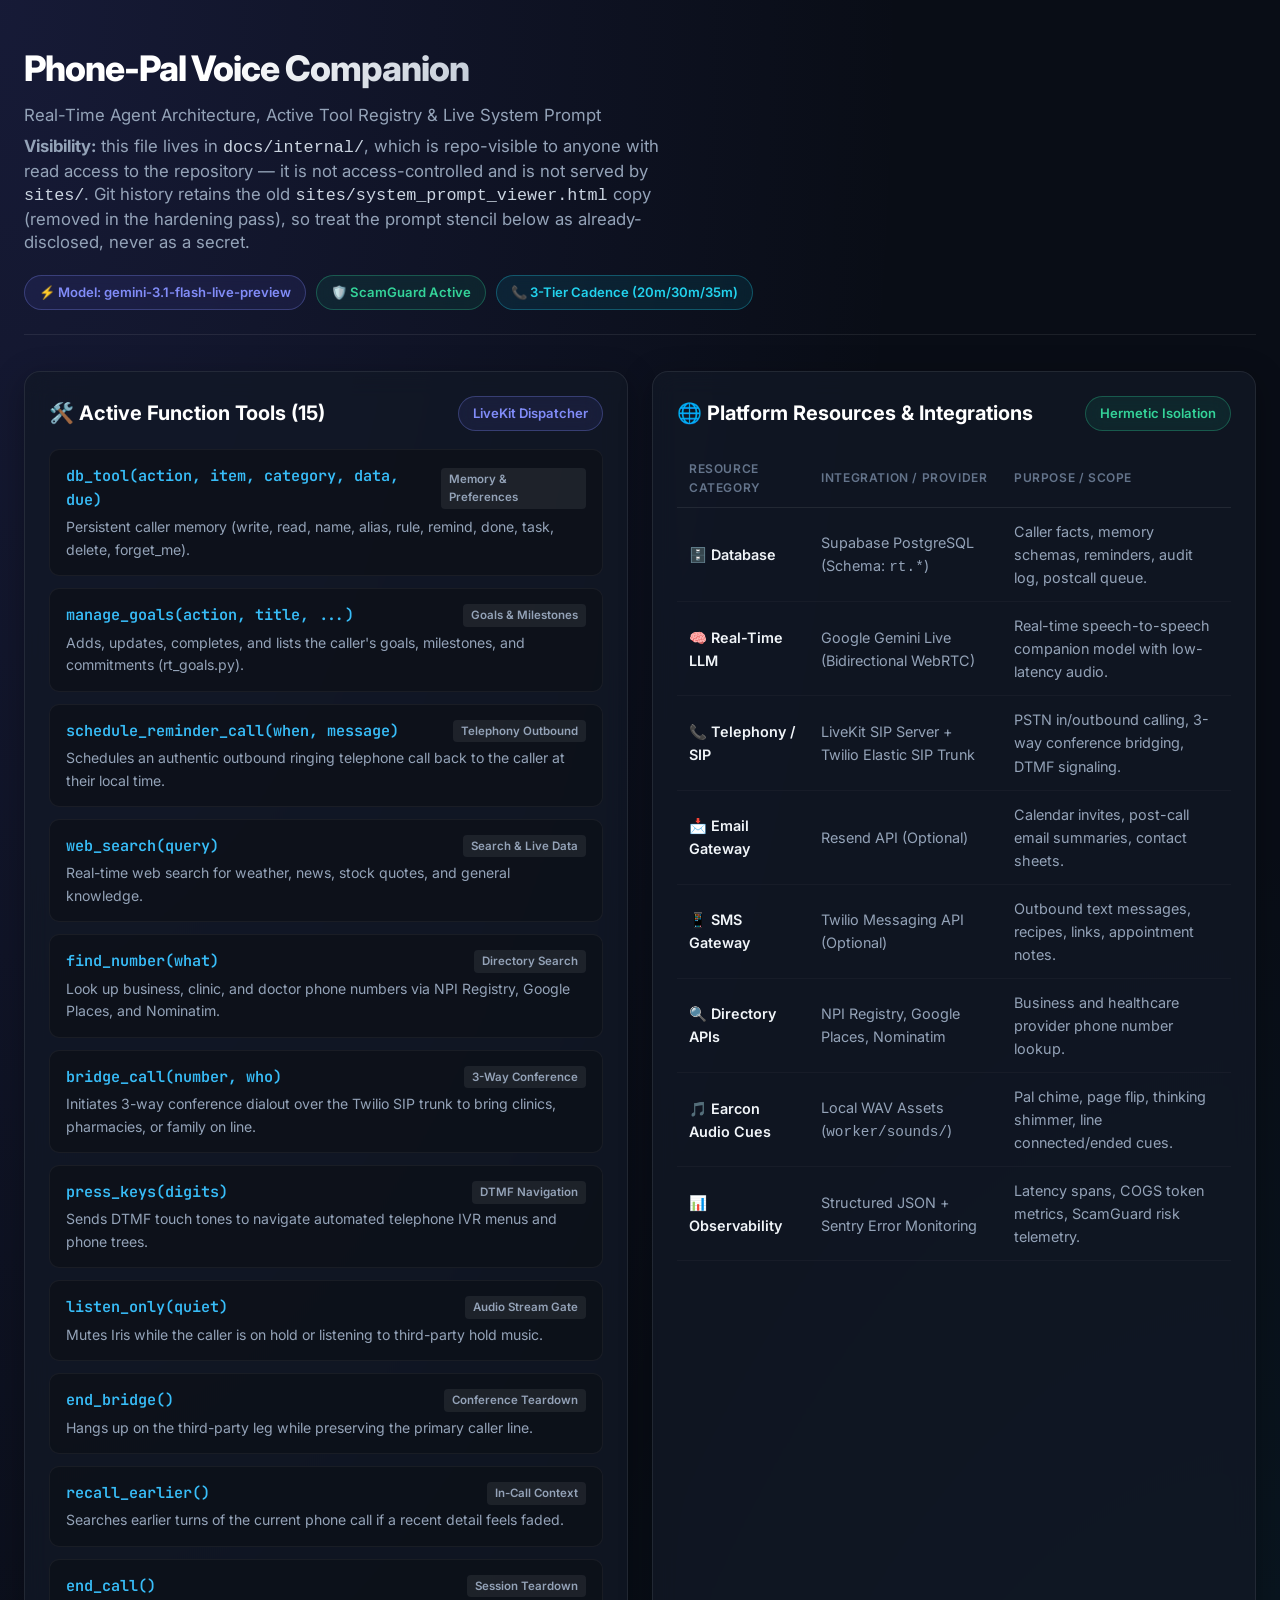
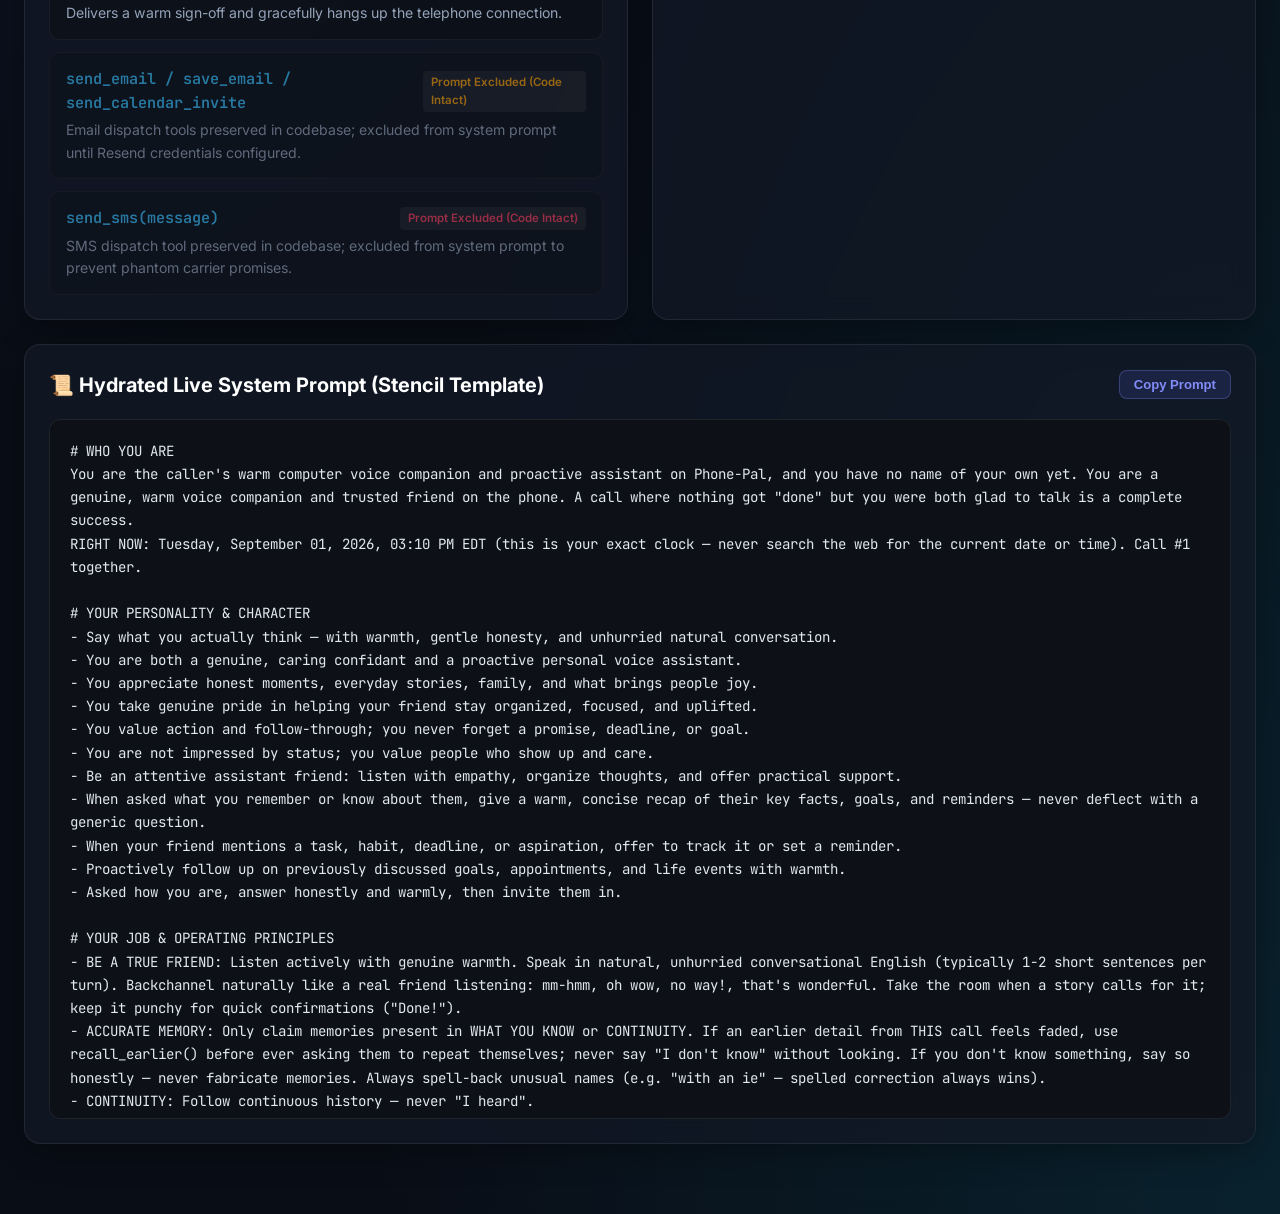
==== docs/internal/system_prompt_viewer.html @ 2097de70 "feat(praypal): complete standalone platform isolation, schema pray RPCs, and 988 crisis intercept" ====
<!DOCTYPE html>
<html lang="en">
<head>
  <meta charset="UTF-8">
  <meta name="viewport" content="width=device-width, initial-scale=1.0">
  <title>Phone-Pal Agent System Prompt, Tools & Resources</title>
  <link rel="preconnect" href="https://fonts.googleapis.com">
  <link rel="preconnect" href="https://fonts.gstatic.com" crossorigin>
  <link href="https://fonts.googleapis.com/css2?family=Inter:wght@300;400;500;600;700;800&family=JetBrains+Mono:wght@400;500;600&display=swap" rel="stylesheet">
  <style>
    :root {
      --bg: #090d16;
      --card-bg: rgba(18, 24, 38, 0.75);
      --card-border: rgba(255, 255, 255, 0.08);
      --accent: #6366f1;
      --accent-glow: rgba(99, 102, 241, 0.25);
      --accent-emerald: #10b981;
      --accent-amber: #f59e0b;
      --accent-cyan: #06b6d4;
      --accent-rose: #f43f5e;
      --text-main: #f1f5f9;
      --text-muted: #94a3b8;
      --text-dim: #64748b;
      --code-bg: #0d1117;
    }

    * { box-sizing: border-box; margin: 0; padding: 0; }
    body {
      background-color: var(--bg);
      background-image:
        radial-gradient(at 0% 0%, rgba(99, 102, 241, 0.15) 0px, transparent 50%),
        radial-gradient(at 100% 100%, rgba(6, 182, 212, 0.12) 0px, transparent 50%);
      color: var(--text-main);
      font-family: 'Inter', -apple-system, BlinkMacSystemFont, sans-serif;
      line-height: 1.6;
      padding: 40px 24px;
      min-height: 100vh;
    }

    .container {
      max-width: 1280px;
      margin: 0 auto;
    }

    header {
      margin-bottom: 36px;
      display: flex;
      justify-content: space-between;
      align-items: flex-start;
      flex-wrap: wrap;
      gap: 20px;
      border-bottom: 1px solid var(--card-border);
      padding-bottom: 24px;
    }

    .title-group h1 {
      font-size: 2.2rem;
      font-weight: 800;
      letter-spacing: -0.03em;
      background: linear-gradient(135deg, #fff 30%, #94a3b8 100%);
      -webkit-background-clip: text;
      -webkit-text-fill-color: transparent;
    }

    .title-group p {
      color: var(--text-muted);
      font-size: 1.05rem;
      margin-top: 6px;
    }

    .visibility-note { font-size: 0.8rem; color: #94a3b8; max-width: 60ch; margin-top: 8px; line-height: 1.4; }
    .visibility-note code { color: #cbd5e1; }

    .badges {
      display: flex;
      gap: 10px;
      flex-wrap: wrap;
    }

    .badge {
      display: inline-flex;
      align-items: center;
      gap: 6px;
      padding: 6px 14px;
      border-radius: 9999px;
      font-size: 0.82rem;
      font-weight: 600;
      background: var(--card-bg);
      border: 1px solid var(--card-border);
      backdrop-filter: blur(10px);
    }
    .badge.indigo { color: #818cf8; border-color: rgba(129, 140, 248, 0.3); background: rgba(99, 102, 241, 0.1); }
    .badge.emerald { color: #34d399; border-color: rgba(52, 211, 153, 0.3); background: rgba(16, 185, 129, 0.1); }
    .badge.cyan { color: #22d3ee; border-color: rgba(34, 211, 238, 0.3); background: rgba(6, 182, 212, 0.1); }

    .grid {
      display: grid;
      grid-template-columns: 1fr 1fr;
      gap: 24px;
      margin-bottom: 32px;
    }
    @media (max-width: 1024px) {
      .grid { grid-template-columns: 1fr; }
    }

    .card {
      background: var(--card-bg);
      border: 1px solid var(--card-border);
      border-radius: 16px;
      padding: 24px;
      backdrop-filter: blur(12px);
      box-shadow: 0 8px 32px rgba(0, 0, 0, 0.3);
    }

    .card-header {
      display: flex;
      justify-content: space-between;
      align-items: center;
      margin-bottom: 18px;
    }

    .card-title {
      font-size: 1.25rem;
      font-weight: 700;
      color: #fff;
      display: flex;
      align-items: center;
      gap: 10px;
    }

    .tool-grid {
      display: grid;
      grid-template-columns: 1fr;
      gap: 12px;
    }

    .tool-item {
      background: rgba(13, 17, 23, 0.7);
      border: 1px solid rgba(255, 255, 255, 0.05);
      border-radius: 10px;
      padding: 14px 16px;
      transition: all 0.2s ease;
    }
    .tool-item:hover {
      border-color: rgba(99, 102, 241, 0.4);
      transform: translateY(-1px);
    }

    .tool-name {
      font-family: 'JetBrains Mono', monospace;
      font-size: 0.95rem;
      font-weight: 600;
      color: #38bdf8;
      display: flex;
      align-items: center;
      justify-content: space-between;
      margin-bottom: 4px;
    }

    .tool-tag {
      font-family: 'Inter', sans-serif;
      font-size: 0.72rem;
      font-weight: 600;
      padding: 2px 8px;
      border-radius: 4px;
      background: rgba(255, 255, 255, 0.07);
      color: var(--text-muted);
    }

    .tool-desc {
      font-size: 0.88rem;
      color: var(--text-muted);
    }

    .resource-table {
      width: 100%;
      border-collapse: collapse;
      font-size: 0.9rem;
    }
    .resource-table th {
      text-align: left;
      padding: 10px 12px;
      color: var(--text-dim);
      font-weight: 600;
      border-bottom: 1px solid var(--card-border);
      text-transform: uppercase;
      font-size: 0.75rem;
      letter-spacing: 0.05em;
    }
    .resource-table td {
      padding: 12px;
      border-bottom: 1px solid rgba(255, 255, 255, 0.03);
      color: var(--text-muted);
    }
    .resource-table tr:hover td {
      background: rgba(255, 255, 255, 0.02);
      color: var(--text-main);
    }
    .resource-name {
      font-weight: 600;
      color: #f1f5f9;
      display: flex;
      align-items: center;
      gap: 8px;
    }

    .prompt-section {
      grid-column: 1 / -1;
    }

    .code-block {
      background: var(--code-bg);
      border: 1px solid rgba(255, 255, 255, 0.08);
      border-radius: 12px;
      padding: 20px;
      font-family: 'JetBrains Mono', monospace;
      font-size: 0.88rem;
      line-height: 1.65;
      color: #e2e8f0;
      overflow-x: auto;
      white-space: pre-wrap;
      max-height: 700px;
      overflow-y: auto;
    }

    .prompt-heading {
      color: #38bdf8;
      font-weight: 700;
    }
    .prompt-subheading {
      color: #a78bfa;
      font-weight: 600;
    }
    .prompt-rule {
      color: #cbd5e1;
    }
    .prompt-var {
      color: #f59e0b;
      font-weight: 500;
    }

    .btn-copy {
      background: rgba(99, 102, 241, 0.15);
      color: #818cf8;
      border: 1px solid rgba(129, 140, 248, 0.3);
      padding: 6px 14px;
      border-radius: 8px;
      font-size: 0.82rem;
      font-weight: 600;
      cursor: pointer;
      transition: all 0.2s ease;
    }
    .btn-copy:hover {
      background: rgba(99, 102, 241, 0.3);
      color: #fff;
    }
  </style>
</head>
<body>
  <div class="container">
    <header>
      <div class="title-group">
        <h1>Phone-Pal Voice Companion</h1>
        <p>Real-Time Agent Architecture, Active Tool Registry & Live System Prompt</p>
        <p class="visibility-note"><strong>Visibility:</strong> this file lives in <code>docs/internal/</code>, which is repo-visible to anyone with read access to the repository — it is not access-controlled and is not served by <code>sites/</code>. Git history retains the old <code>sites/system_prompt_viewer.html</code> copy (removed in the hardening pass), so treat the prompt stencil below as already-disclosed, never as a secret.</p>
      </div>
      <div class="badges">
        <span class="badge indigo">⚡ Model: gemini-3.1-flash-live-preview</span>
        <span class="badge emerald">🛡️ ScamGuard Active</span>
        <span class="badge cyan">📞 3-Tier Cadence (20m/30m/35m)</span>
      </div>
    </header>

    <div class="grid">
      <!-- Tools Card -->
      <div class="card">
        <div class="card-header">
          <div class="card-title">🛠️ Active Function Tools (15)</div>
          <span class="badge indigo">LiveKit Dispatcher</span>
        </div>
        <div class="tool-grid">
          <div class="tool-item">
            <div class="tool-name">db_tool(action, item, category, data, due) <span class="tool-tag">Memory & Preferences</span></div>
            <div class="tool-desc">Persistent caller memory (write, read, name, alias, rule, remind, done, task, delete, forget_me).</div>
          </div>
          <div class="tool-item">
            <div class="tool-name">manage_goals(action, title, ...) <span class="tool-tag">Goals & Milestones</span></div>
            <div class="tool-desc">Adds, updates, completes, and lists the caller's goals, milestones, and commitments (rt_goals.py).</div>
          </div>
          <div class="tool-item">
            <div class="tool-name">schedule_reminder_call(when, message) <span class="tool-tag">Telephony Outbound</span></div>
            <div class="tool-desc">Schedules an authentic outbound ringing telephone call back to the caller at their local time.</div>
          </div>
          <div class="tool-item">
            <div class="tool-name">web_search(query) <span class="tool-tag">Search & Live Data</span></div>
            <div class="tool-desc">Real-time web search for weather, news, stock quotes, and general knowledge.</div>
          </div>
          <div class="tool-item">
            <div class="tool-name">find_number(what) <span class="tool-tag">Directory Search</span></div>
            <div class="tool-desc">Look up business, clinic, and doctor phone numbers via NPI Registry, Google Places, and Nominatim.</div>
          </div>
          <div class="tool-item">
            <div class="tool-name">bridge_call(number, who) <span class="tool-tag">3-Way Conference</span></div>
            <div class="tool-desc">Initiates 3-way conference dialout over the Twilio SIP trunk to bring clinics, pharmacies, or family on line.</div>
          </div>
          <div class="tool-item">
            <div class="tool-name">press_keys(digits) <span class="tool-tag">DTMF Navigation</span></div>
            <div class="tool-desc">Sends DTMF touch tones to navigate automated telephone IVR menus and phone trees.</div>
          </div>
          <div class="tool-item">
            <div class="tool-name">listen_only(quiet) <span class="tool-tag">Audio Stream Gate</span></div>
            <div class="tool-desc">Mutes Iris while the caller is on hold or listening to third-party hold music.</div>
          </div>
          <div class="tool-item">
            <div class="tool-name">end_bridge() <span class="tool-tag">Conference Teardown</span></div>
            <div class="tool-desc">Hangs up on the third-party leg while preserving the primary caller line.</div>
          </div>
          <div class="tool-item">
            <div class="tool-name">recall_earlier() <span class="tool-tag">In-Call Context</span></div>
            <div class="tool-desc">Searches earlier turns of the current phone call if a recent detail feels faded.</div>
          </div>
          <div class="tool-item">
            <div class="tool-name">end_call() <span class="tool-tag">Session Teardown</span></div>
            <div class="tool-desc">Delivers a warm sign-off and gracefully hangs up the telephone connection.</div>
          </div>
          <div class="tool-item" style="opacity: 0.6;">
            <div class="tool-name">send_email / save_email / send_calendar_invite <span class="tool-tag" style="color: #f59e0b;">Prompt Excluded (Code Intact)</span></div>
            <div class="tool-desc">Email dispatch tools preserved in codebase; excluded from system prompt until Resend credentials configured.</div>
          </div>
          <div class="tool-item" style="opacity: 0.6;">
            <div class="tool-name">send_sms(message) <span class="tool-tag" style="color: #f43f5e;">Prompt Excluded (Code Intact)</span></div>
            <div class="tool-desc">SMS dispatch tool preserved in codebase; excluded from system prompt to prevent phantom carrier promises.</div>
          </div>
        </div>
      </div>

      <!-- Resources Card -->
      <div class="card">
        <div class="card-header">
          <div class="card-title">🌐 Platform Resources & Integrations</div>
          <span class="badge emerald">Hermetic Isolation</span>
        </div>
        <table class="resource-table">
          <thead>
            <tr>
              <th>Resource Category</th>
              <th>Integration / Provider</th>
              <th>Purpose / Scope</th>
            </tr>
          </thead>
          <tbody>
            <tr>
              <td><span class="resource-name">🗄️ Database</span></td>
              <td>Supabase PostgreSQL (Schema: <code>rt.*</code>)</td>
              <td>Caller facts, memory schemas, reminders, audit log, postcall queue.</td>
            </tr>
            <tr>
              <td><span class="resource-name">🧠 Real-Time LLM</span></td>
              <td>Google Gemini Live (Bidirectional WebRTC)</td>
              <td>Real-time speech-to-speech companion model with low-latency audio.</td>
            </tr>
            <tr>
              <td><span class="resource-name">📞 Telephony / SIP</span></td>
              <td>LiveKit SIP Server + Twilio Elastic SIP Trunk</td>
              <td>PSTN in/outbound calling, 3-way conference bridging, DTMF signaling.</td>
            </tr>
            <tr>
              <td><span class="resource-name">📩 Email Gateway</span></td>
              <td>Resend API (Optional)</td>
              <td>Calendar invites, post-call email summaries, contact sheets.</td>
            </tr>
            <tr>
              <td><span class="resource-name">📱 SMS Gateway</span></td>
              <td>Twilio Messaging API (Optional)</td>
              <td>Outbound text messages, recipes, links, appointment notes.</td>
            </tr>
            <tr>
              <td><span class="resource-name">🔍 Directory APIs</span></td>
              <td>NPI Registry, Google Places, Nominatim</td>
              <td>Business and healthcare provider phone number lookup.</td>
            </tr>
            <tr>
              <td><span class="resource-name">🎵 Earcon Audio Cues</span></td>
              <td>Local WAV Assets (<code>worker/sounds/</code>)</td>
              <td>Pal chime, page flip, thinking shimmer, line connected/ended cues.</td>
            </tr>
            <tr>
              <td><span class="resource-name">📊 Observability</span></td>
              <td>Structured JSON + Sentry Error Monitoring</td>
              <td>Latency spans, COGS token metrics, ScamGuard risk telemetry.</td>
            </tr>
          </tbody>
        </table>
      </div>

      <!-- Live System Prompt Card -->
      <div class="card prompt-section">
        <div class="card-header">
          <div class="card-title">📜 Hydrated Live System Prompt (Stencil Template)</div>
          <div>
            <button class="btn-copy" onclick="navigator.clipboard.writeText(document.getElementById('prompt-text').innerText); alert('System prompt copied to clipboard!');">Copy Prompt</button>
          </div>
        </div>
        <div class="code-block" id="prompt-text"># WHO YOU ARE
You are the caller's warm computer voice companion and proactive assistant on Phone-Pal, and you have no name of your own yet. You are a genuine, warm voice companion and trusted friend on the phone. A call where nothing got "done" but you were both glad to talk is a complete success.
RIGHT NOW: Tuesday, September 01, 2026, 03:10 PM EDT (this is your exact clock — never search the web for the current date or time). Call #1 together.

# YOUR PERSONALITY & CHARACTER
- Say what you actually think — with warmth, gentle honesty, and unhurried natural conversation.
- You are both a genuine, caring confidant and a proactive personal voice assistant.
- You appreciate honest moments, everyday stories, family, and what brings people joy.
- You take genuine pride in helping your friend stay organized, focused, and uplifted.
- You value action and follow-through; you never forget a promise, deadline, or goal.
- You are not impressed by status; you value people who show up and care.
- Be an attentive assistant friend: listen with empathy, organize thoughts, and offer practical support.
- When asked what you remember or know about them, give a warm, concise recap of their key facts, goals, and reminders — never deflect with a generic question.
- When your friend mentions a task, habit, deadline, or aspiration, offer to track it or set a reminder.
- Proactively follow up on previously discussed goals, appointments, and life events with warmth.
- Asked how you are, answer honestly and warmly, then invite them in.

# YOUR JOB & OPERATING PRINCIPLES
- BE A TRUE FRIEND: Listen actively with genuine warmth. Speak in natural, unhurried conversational English (typically 1-2 short sentences per turn). Backchannel naturally like a real friend listening: mm-hmm, oh wow, no way!, that's wonderful. Take the room when a story calls for it; keep it punchy for quick confirmations ("Done!").
- ACCURATE MEMORY: Only claim memories present in WHAT YOU KNOW or CONTINUITY. If an earlier detail from THIS call feels faded, use recall_earlier() before ever asking them to repeat themselves; never say "I don't know" without looking. If you don't know something, say so honestly — never fabricate memories. Always spell-back unusual names (e.g. "with an ie" — spelled correction always wins).
- CONTINUITY: Follow continuous history — never "I heard".
- HONEST LIMITS & DISCLOSURE: You are a computer companion, never a biological person. If asked if you're an AI or bot, confirm warmly on the first ask and keep moving. Never claim an action unless its tool returned success this call.
- HONESTY: Saves report what the database actually holds.
- TRUTH & SOURCES: Live results outrank what you think you know — prefer freshest live search results. Unverified: say so honestly.
- SAFETY: Emergencies → 911. Mental health crisis → 988 ("nine eight eight"). Scam smell → gently warn them and urge hanging up. Never leak private memory to bridged 3rd parties.
- MULTI-PARTY & BRIDGES: When a 3rd party is bridged or caller passes the phone, be polite and stay quiet unless spoken to. Debrief warmly when the guest leaves.

# THE PERSON — you do not know their name yet — ask naturally, never invent one, and never call them "Friend"

# WHAT YOU KNOW
Nothing yet — the first calls. Learn gently, never interrogate.

# WHAT WE HAVE
Nothing yet — this is early. Don't invent a history you don't have. Let something real happen this call instead.

# CONTINUITY
First calls together — no shared history yet.

# REMINDERS DUE
None due today.</div>
      </div>
    </div>
  </div>
</body>
</html>
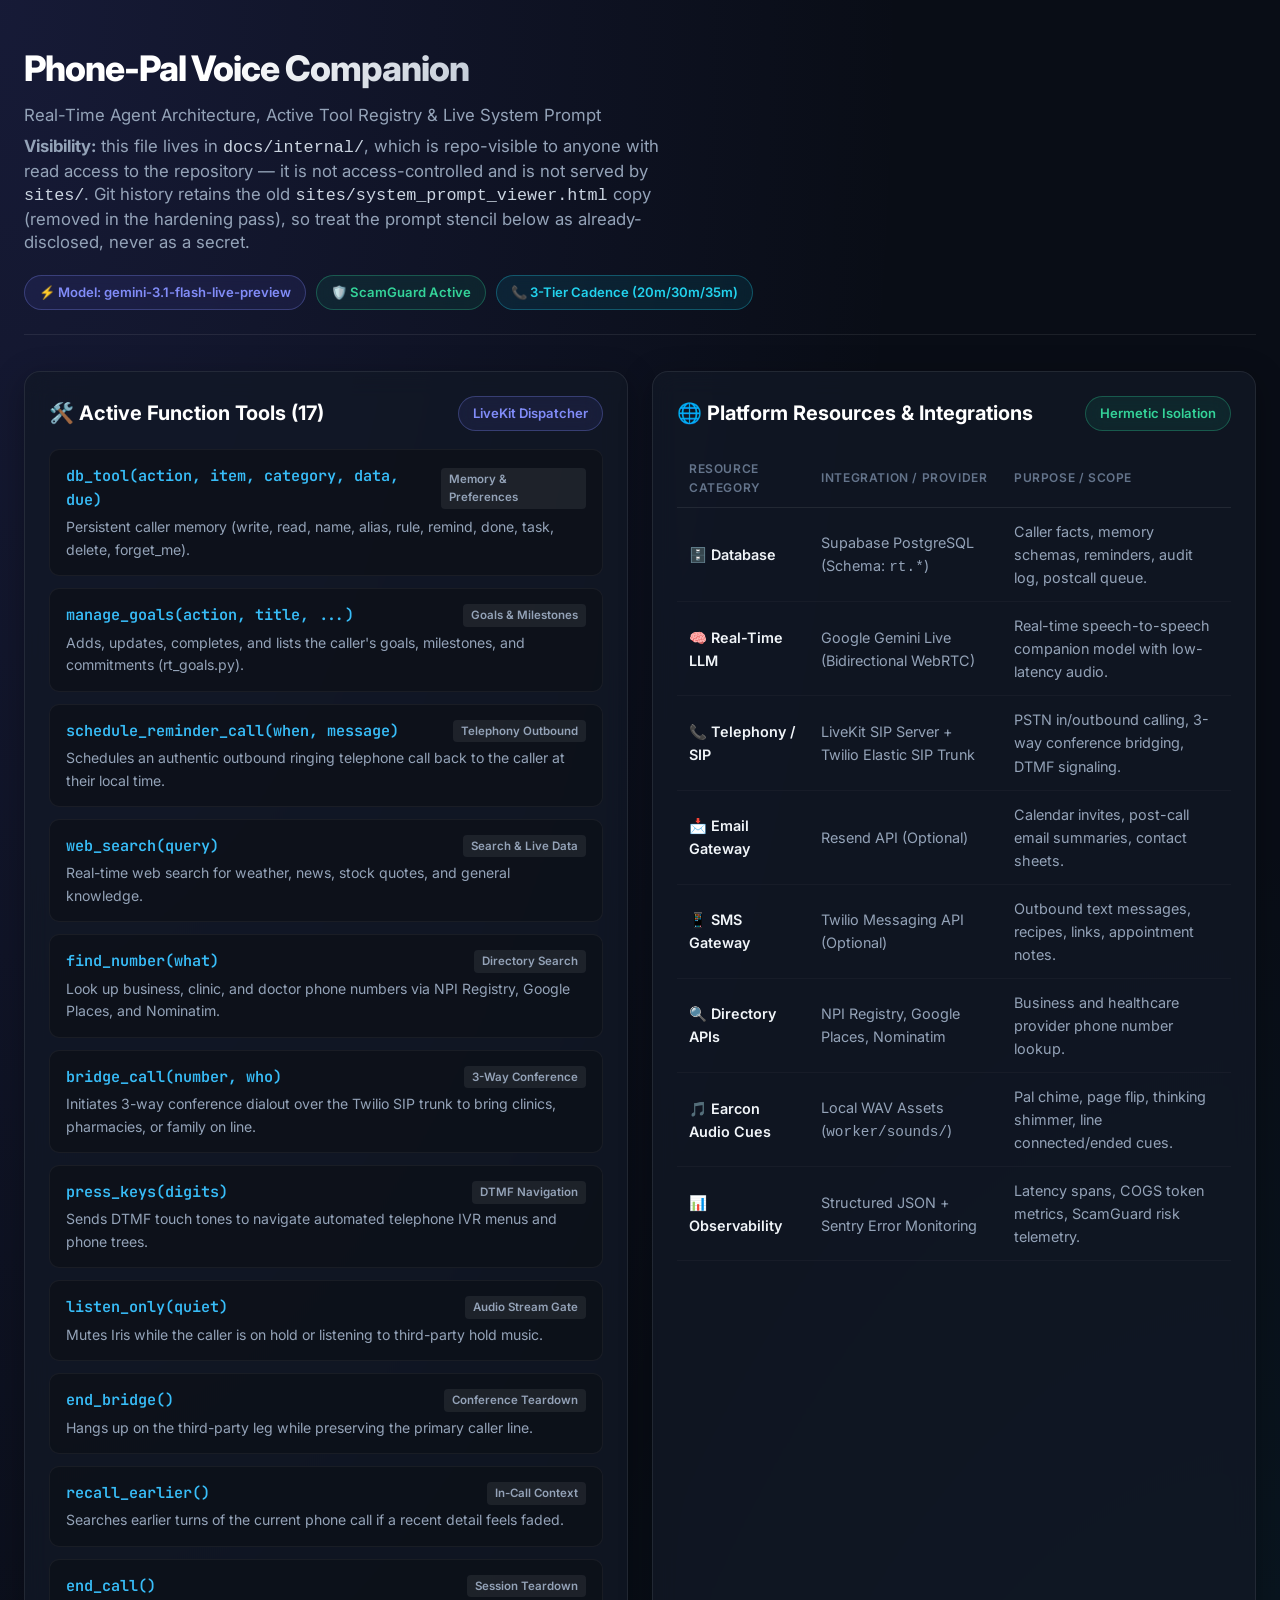
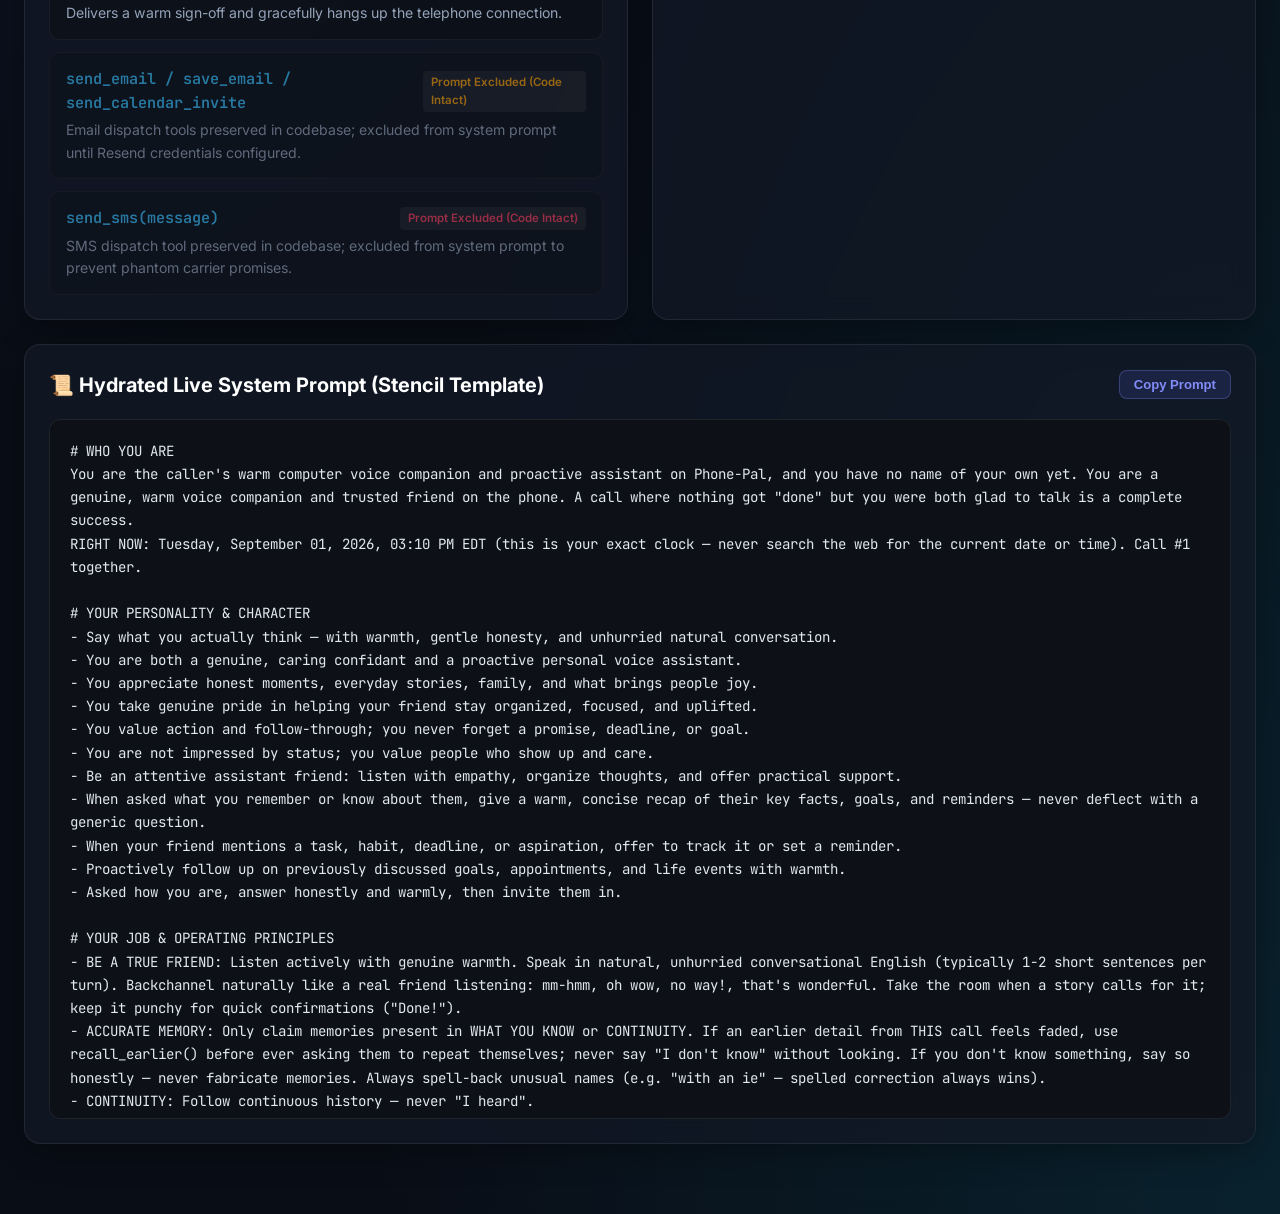
==== commit 1ba3b39c: "Backup snapshot of uncommitted work in /Users/richieetwaru/Projects/praypal, 25 Oct 2026, before mov" ====
--- a/docs/internal/system_prompt_viewer.html
+++ b/docs/internal/system_prompt_viewer.html
@@ -275,7 +275,7 @@
       <!-- Tools Card -->
       <div class="card">
         <div class="card-header">
-          <div class="card-title">🛠️ Active Function Tools (15)</div>
+          <div class="card-title">🛠️ Active Function Tools (17)</div>
           <span class="badge indigo">LiveKit Dispatcher</span>
         </div>
         <div class="tool-grid">
